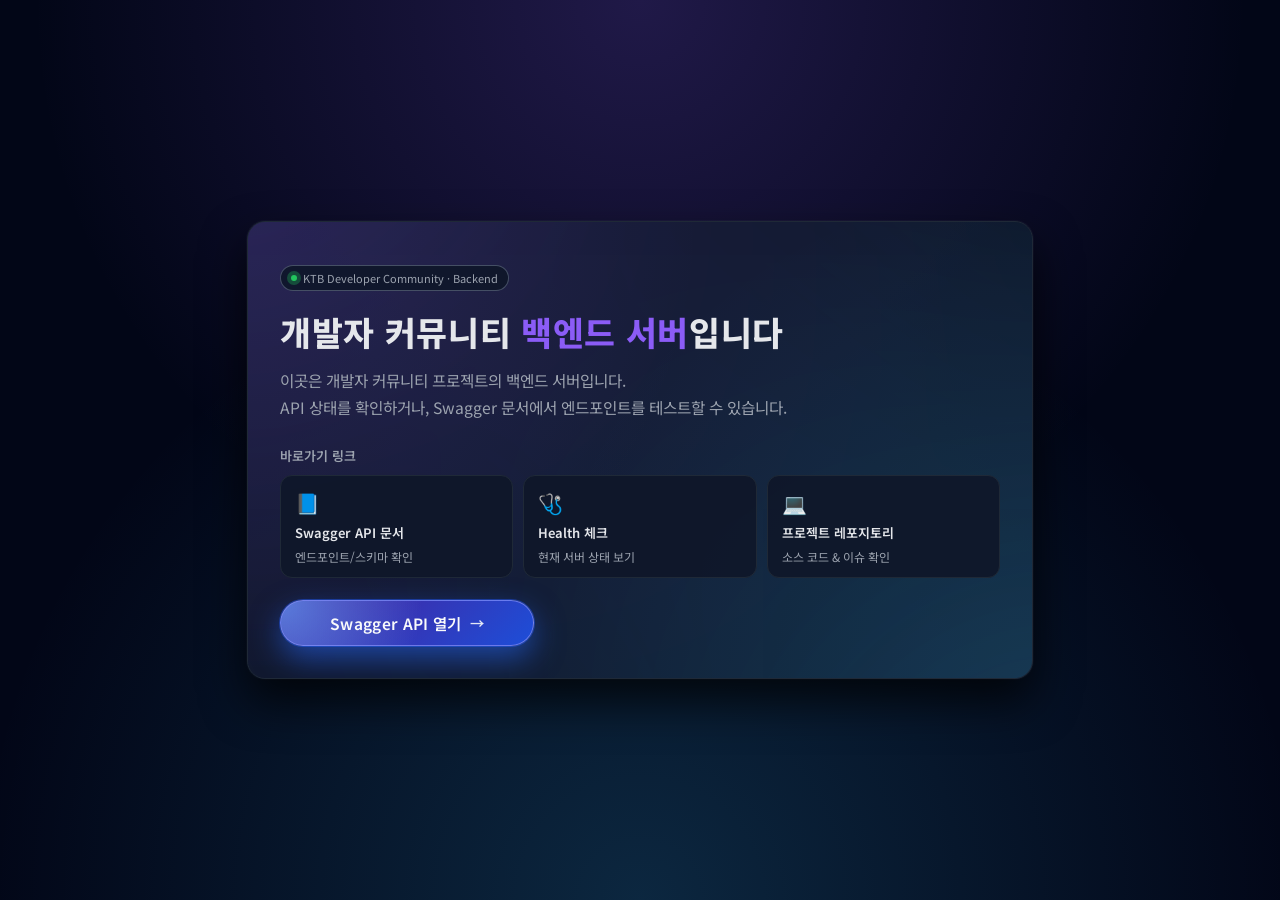
==== src/main/resources/static/index.html @ 684d3361 "✨feat : 홈화면 추가" ====
<!DOCTYPE html>
<html lang="ko">
<head>
    <meta charset="UTF-8">
    <meta name="viewport" content="width=device-width, initial-scale=1.0">
    <title>개발자 커뮤니티 백엔드 서버</title>
    <link rel="stylesheet" href="home.css">
    <link rel="preconnect" href="https://fonts.googleapis.com">
    <link rel="preconnect" href="https://fonts.gstatic.com" crossorigin>
    <link href="https://fonts.googleapis.com/css2?family=Pretendard&family=Noto+Sans+KR:wght@400;700&display=swap" rel="stylesheet">
</head>
<body>
<div class="container">
    <div class="glow"></div>

    <div class="badge">KTB Developer Community · Backend</div>

    <h1>개발자 커뮤니티 <span>백엔드 서버</span>입니다</h1>
    <p>
        이곳은 개발자 커뮤니티 프로젝트의 백엔드 서버입니다.<br>
        API 상태를 확인하거나, Swagger 문서에서 엔드포인트를 테스트할 수 있습니다.
    </p>

    <!-- 추천 링크 + 아이콘 -->
    <section class="links-section">
        <div class="links-title">바로가기 링크</div>
        <div class="links-list">
            <a class="link-item" href="https://api.ktb-david.cloud/swagger-ui/index.html" target="_blank">
                <div class="link-icon">📘</div>
                <div class="link-text-main">Swagger API 문서</div>
                <div class="link-text-sub">엔드포인트/스키마 확인</div>
            </a>
            <a class="link-item" href="https://api.ktb-david.cloud/actuator" target="_blank">
                <div class="link-icon">🩺</div>
                <div class="link-text-main">Health 체크</div>
                <div class="link-text-sub">현재 서버 상태 보기</div>
            </a>
            <a class="link-item" href="https://github.com/100-hours-a-week/3-david-lee-community-BE.git" target="_blank">
                <div class="link-icon">💻</div>
                <div class="link-text-main">프로젝트 레포지토리</div>
                <div class="link-text-sub">소스 코드 & 이슈 확인</div>
            </a>
        </div>
    </section>

    <!-- 메인 액션 버튼 -->
    <div class="primary-action">
        <a class="swagger-button" href="https://api.ktb-david.cloud/swagger-ui/index.html" target="_blank">
            Swagger API 열기
        </a>
    </div>
</div>
</body>
</html>
---- src/main/resources/static/home.css ----
/* ─────────── 다크 개발자 테마 기본 색상 ─────────── */
:root {
    --bg: #020617;
    --card: #020617;
    --border: #1f2937;
    --text: #e5e7eb;
    --muted: #9ca3af;
    --primary: #8b5cf6;
}

/* 전체 배경 스타일 */
body {
    background: radial-gradient(circle at top, rgba(139,92,246,0.22), transparent 55%),
    radial-gradient(circle at bottom, rgba(56,189,248,0.18), transparent 60%),
    var(--bg);
    font-family: 'Pretendard', 'Noto Sans KR', system-ui, -apple-system, BlinkMacSystemFont, 'Segoe UI', sans-serif;
    margin: 0;
    padding: 0;
    min-height: 100vh;
    display: flex;
    justify-content: center;
    align-items: center;
    color: var(--text);
}

/* 메인 컨테이너 (코드 카드 느낌) */
.container {
    position: relative;
    max-width: 720px;
    width: 92%;
    padding: 40px 32px 32px;
    border-radius: 18px;
    background: radial-gradient(circle at top left, rgba(139,92,246,0.12), transparent 50%),
    radial-gradient(circle at bottom right, rgba(56,189,248,0.10), transparent 55%),
    rgba(15,23,42,0.96);
    border: 1px solid var(--border);
    box-shadow:
            0 22px 45px rgba(0, 0, 0, 0.75),
            0 0 0 1px rgba(148,163,184,0.05);
    text-align: left;
    overflow: hidden;
    z-index: 1;
    transition: transform 0.25s ease, box-shadow 0.25s ease, border-color 0.25s ease;
}

.container:hover {
    transform: translateY(-4px);
    box-shadow:
            0 30px 60px rgba(0, 0, 0, 0.9),
            0 0 0 1px rgba(129,140,248,0.25);
    border-color: rgba(129,140,248,0.45);
}

/* 배경 글로우 (은은한 네온 느낌) */
.glow {
    content: "";
    position: absolute;
    inset: -40%;
    background:
            radial-gradient(circle at 20% 0%, rgba(139,92,246,0.38), transparent 60%),
            radial-gradient(circle at 80% 100%, rgba(56,189,248,0.38), transparent 55%);
    opacity: 0.38;
    filter: blur(40px);
    z-index: 0;
    animation: floatGlow 18s ease-in-out infinite alternate;
}

@keyframes floatGlow {
    0% {
        transform: translate3d(-10px, 10px, 0) rotate(0deg);
    }
    50% {
        transform: translate3d(12px, -16px, 0) rotate(3deg);
    }
    100% {
        transform: translate3d(-8px, 20px, 0) rotate(-2deg);
    }
}

/* 배지 */
.badge {
    position: relative;
    z-index: 1;
    display: inline-flex;
    align-items: center;
    gap: 6px;
    padding: 4px 10px;
    border-radius: 999px;
    background: rgba(15,23,42,0.9);
    border: 1px solid rgba(148,163,184,0.4);
    font-size: 11px;
    color: var(--muted);
    margin-bottom: 16px;
}

.badge::before {
    content: "";
    width: 6px;
    height: 6px;
    border-radius: 999px;
    background: #22c55e;
    box-shadow: 0 0 0 4px rgba(34,197,94,0.3);
}

/* 제목 */
h1 {
    position: relative;
    z-index: 1;
    font-size: 2.1rem;
    margin: 0 0 12px 0;
    font-weight: 800;
    letter-spacing: 0.02em;
    color: var(--text);
    animation: fadeInDown 0.5s ease;
}

h1 span {
    color: var(--primary);
}

/* 설명 문구 */
p {
    position: relative;
    z-index: 1;
    font-size: 0.98rem;
    line-height: 1.7;
    color: var(--muted);
    margin: 0 0 24px 0;
    animation: fadeInUp 0.55s ease;
}


/* ─────────── 추천 링크 섹션 ─────────── */
.links-section {
    position: relative;
    z-index: 1;
    margin-bottom: 22px;
    animation: fadeInUp 0.6s ease 0.1s backwards;
}

.links-title {
    font-size: 13px;
    font-weight: 600;
    color: var(--muted);
    margin-bottom: 10px;
}

.links-list {
    display: flex;
    flex-wrap: wrap;
    gap: 10px;
}

.link-item {
    flex: 1 1 160px;
    min-width: 150px;
    max-width: 220px;
    display: flex;
    flex-direction: column;
    gap: 6px;
    padding: 12px 14px;
    border-radius: 12px;
    background: rgba(15,23,42,0.96);
    border: 1px solid rgba(31,41,55,1);
    text-decoration: none;
    color: var(--text);
    transition: all 0.22s ease;
}

.link-item:hover {
    background: #020617;
    border-color: rgba(129,140,248,0.8);
    transform: translateY(-2px);
    box-shadow: 0 12px 22px rgba(15,23,42,0.9);
}

.link-icon {
    font-size: 20px;
}

.link-text-main {
    font-size: 13px;
    font-weight: 600;
}

.link-text-sub {
    font-size: 12px;
    color: var(--muted);
}

/* 메인 액션 버튼 래퍼 */
.primary-action {
    position: relative;
    z-index: 1;
    margin-top: 10px;
    animation: fadeInUp 0.6s ease 0.15s backwards;
}

/* 버튼 (다크 테마 액션 버튼) */
.swagger-button {
    display: inline-flex;
    align-items: center;
    justify-content: center;
    gap: 8px;
    padding: 11px 26px;
    min-width: 200px;
    border-radius: 999px;
    border: 1px solid rgba(129,140,248,0.75);
    background: radial-gradient(circle at 0% 0%, rgba(96,165,250,0.7), transparent 55%),
    linear-gradient(135deg, #4c1d95, #1d4ed8);
    color: #f9fafb;
    font-size: 0.97rem;
    font-weight: 600;
    letter-spacing: 0.02em;
    text-decoration: none;
    cursor: pointer;
    box-shadow:
            0 12px 30px rgba(37,99,235,0.6),
            0 0 0 1px rgba(30,64,175,0.75);
    transition: transform 0.18s ease, box-shadow 0.18s ease, background 0.18s ease, border-color 0.18s ease;
}

.swagger-button::after {
    content: "→";
    font-size: 0.9rem;
    opacity: 0.9;
    transform: translateX(0);
    transition: transform 0.18s ease, opacity 0.18s ease;
}

.swagger-button:hover {
    transform: translateY(-2px);
    background: radial-gradient(circle at 10% 0%, rgba(129,140,248,0.9), transparent 55%),
    linear-gradient(135deg, #581c87, #1d4ed8);
    border-color: rgba(191,219,254,0.9);
    box-shadow:
            0 18px 40px rgba(59,130,246,0.85),
            0 0 0 1px rgba(191,219,254,0.8);
}

.swagger-button:hover::after {
    transform: translateX(4px);
    opacity: 1;
}

/* ─────────── 간단한 페이드 애니메이션 ─────────── */
@keyframes fadeInDown {
    from {
        opacity: 0;
        transform: translateY(-18px);
    }
    to {
        opacity: 1;
        transform: translateY(0);
    }
}

@keyframes fadeInUp {
    from {
        opacity: 0;
        transform: translateY(18px);
    }
    to {
        opacity: 1;
        transform: translateY(0);
    }
}

/* ─────────── 반응형 ─────────── */
@media (max-width: 768px) {
    .container {
        padding: 32px 22px 24px;
        width: 92%;
    }

    h1 {
        font-size: 1.7rem;
    }

    p {
        font-size: 0.95rem;
    }

    .links-list {
        flex-direction: column;
    }

    .primary-action {
        margin-top: 16px;
    }

    .swagger-button {
        width: 100%;
        justify-content: center;
    }
}

@media (max-width: 480px) {
    .container {
        padding: 26px 18px 20px;
    }

    h1 {
        font-size: 1.5rem;
    }

    .swagger-button {
        padding: 10px 20px;
        font-size: 0.9rem;
    }
}
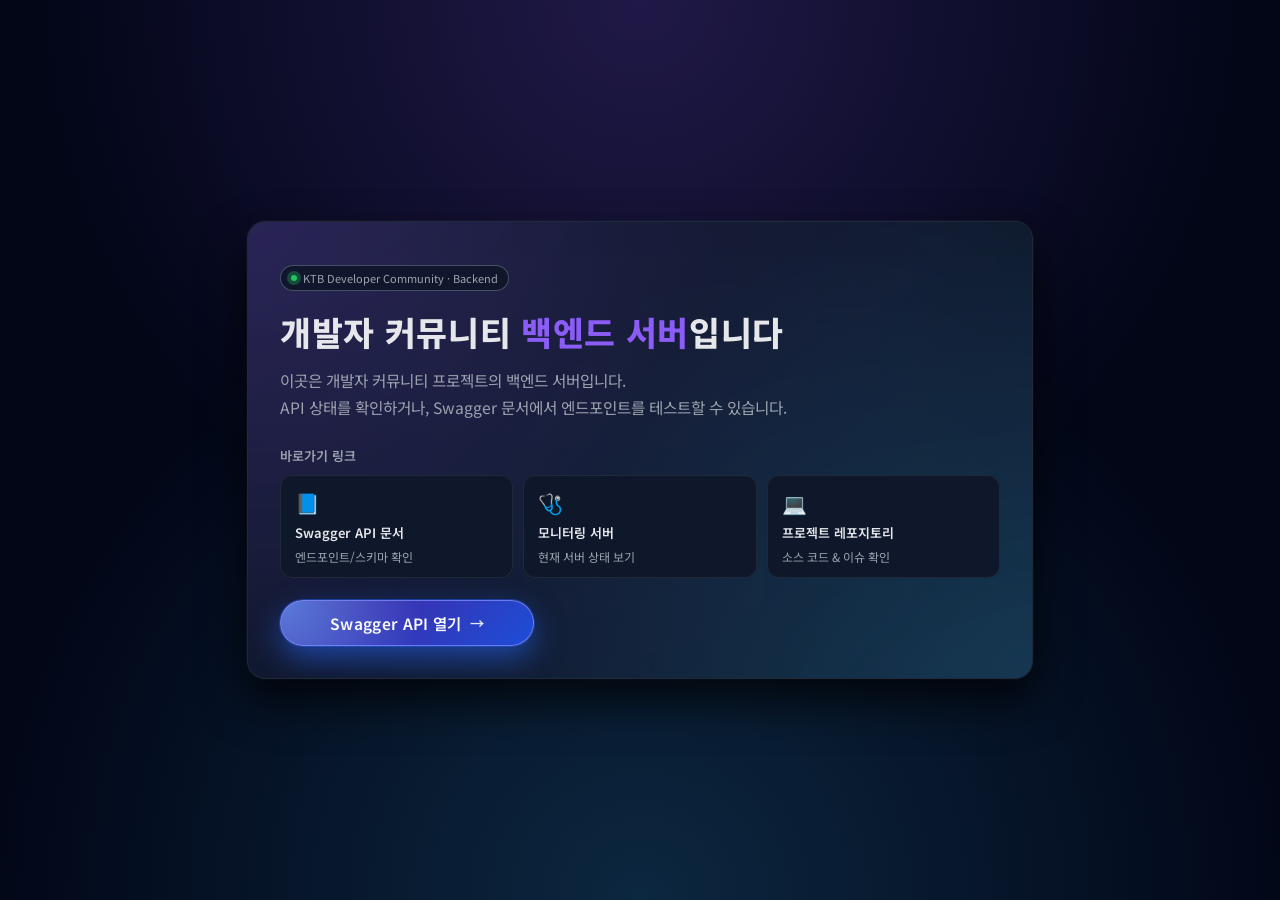
==== commit debde66a: "🔥fix : 그라파나로 이동하게 수정" ====
--- a/src/main/resources/static/index.html
+++ b/src/main/resources/static/index.html
@@ -30,9 +30,9 @@
                 <div class="link-text-main">Swagger API 문서</div>
                 <div class="link-text-sub">엔드포인트/스키마 확인</div>
             </a>
-            <a class="link-item" href="https://api.ktb-david.cloud/actuator" target="_blank">
+            <a class="link-item" href="https://monitor.ktb-david.cloud" target="_blank">
                 <div class="link-icon">🩺</div>
-                <div class="link-text-main">Health 체크</div>
+                <div class="link-text-main">모니터링 서버</div>
                 <div class="link-text-sub">현재 서버 상태 보기</div>
             </a>
             <a class="link-item" href="https://github.com/100-hours-a-week/3-david-lee-community-BE.git" target="_blank">
